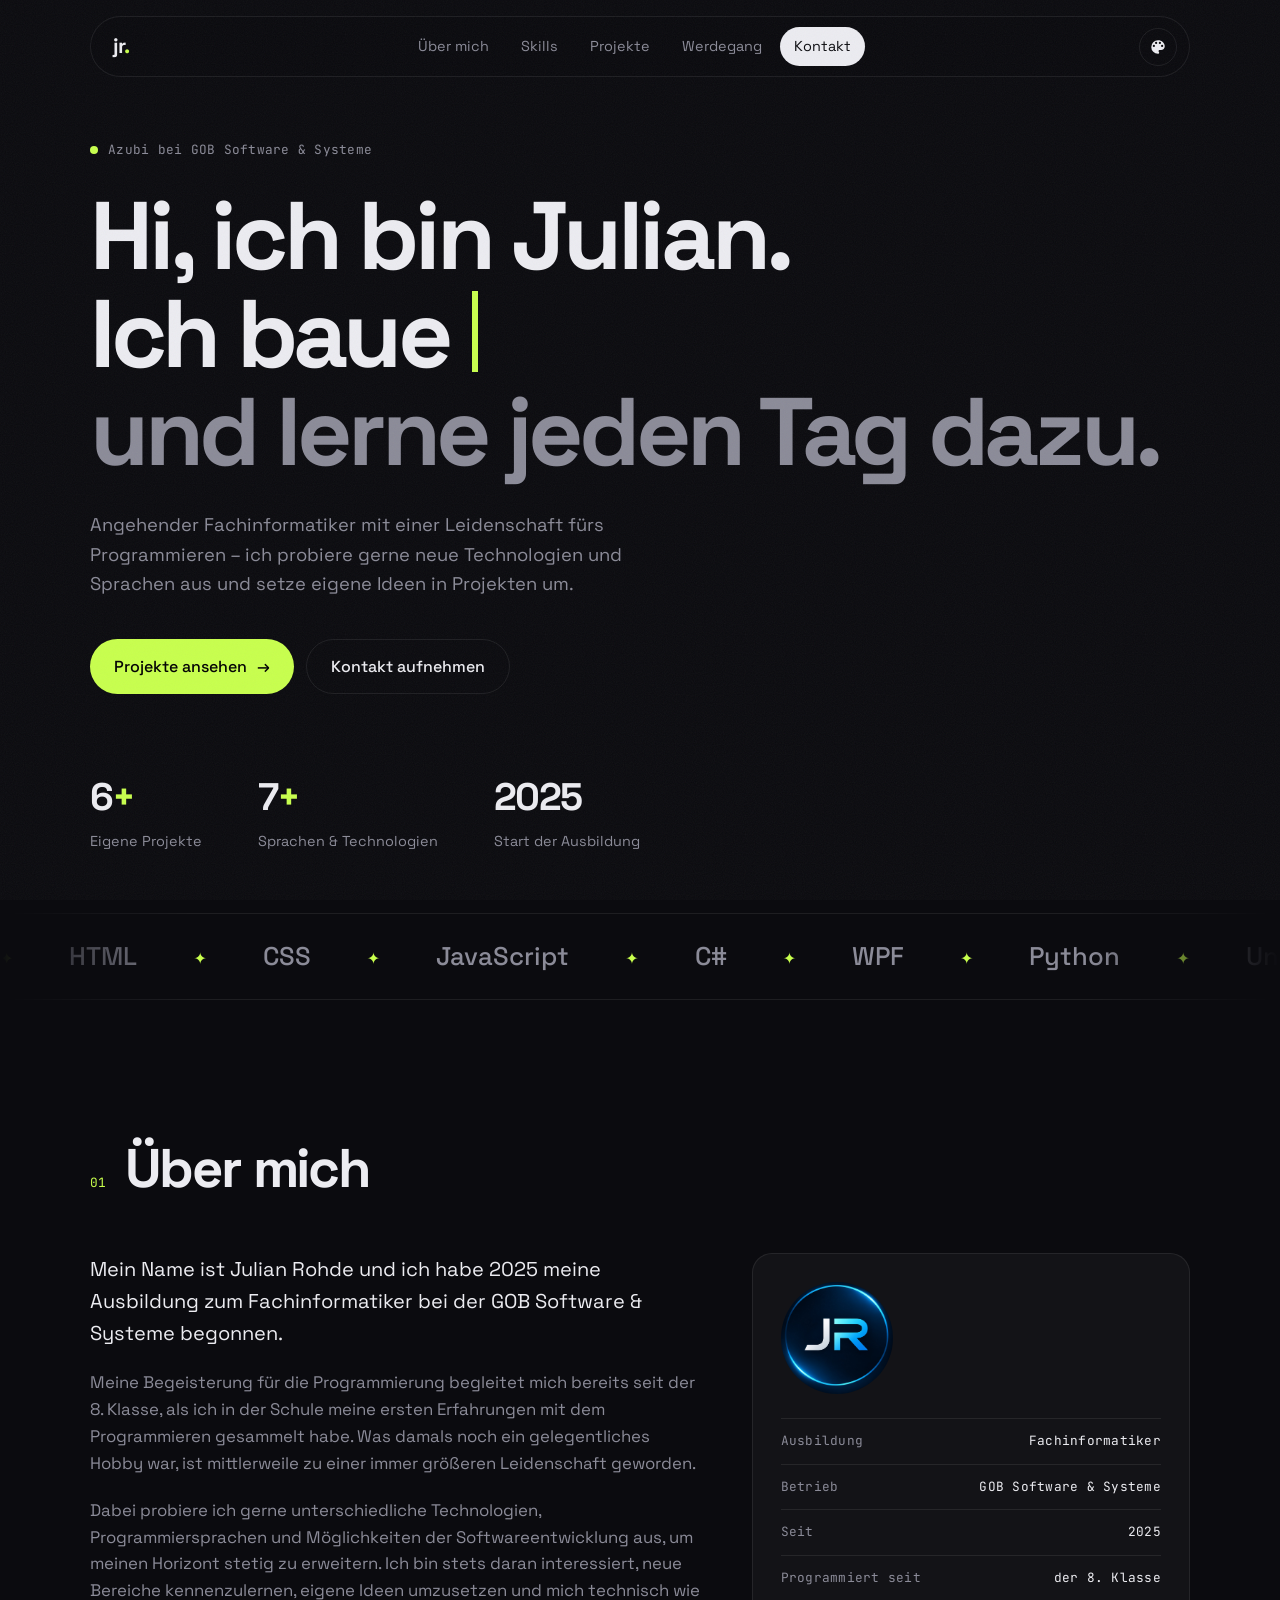
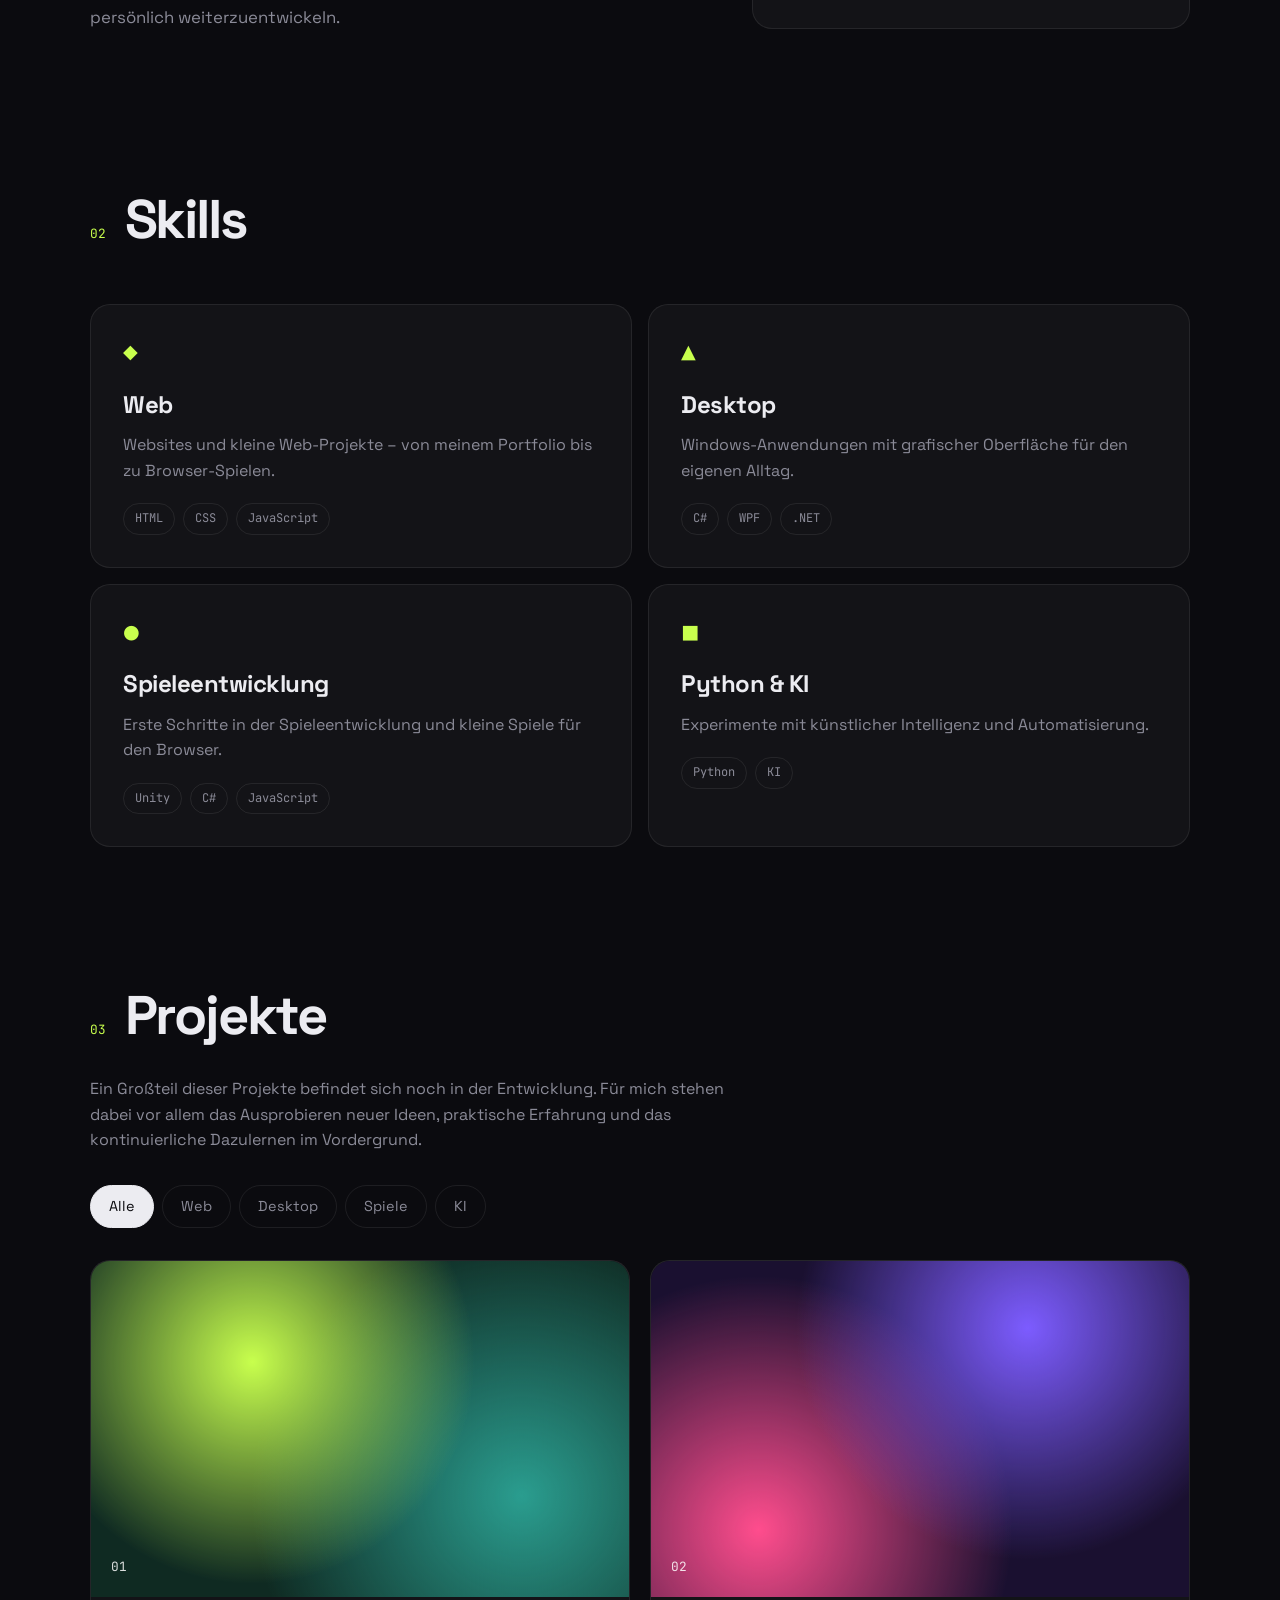
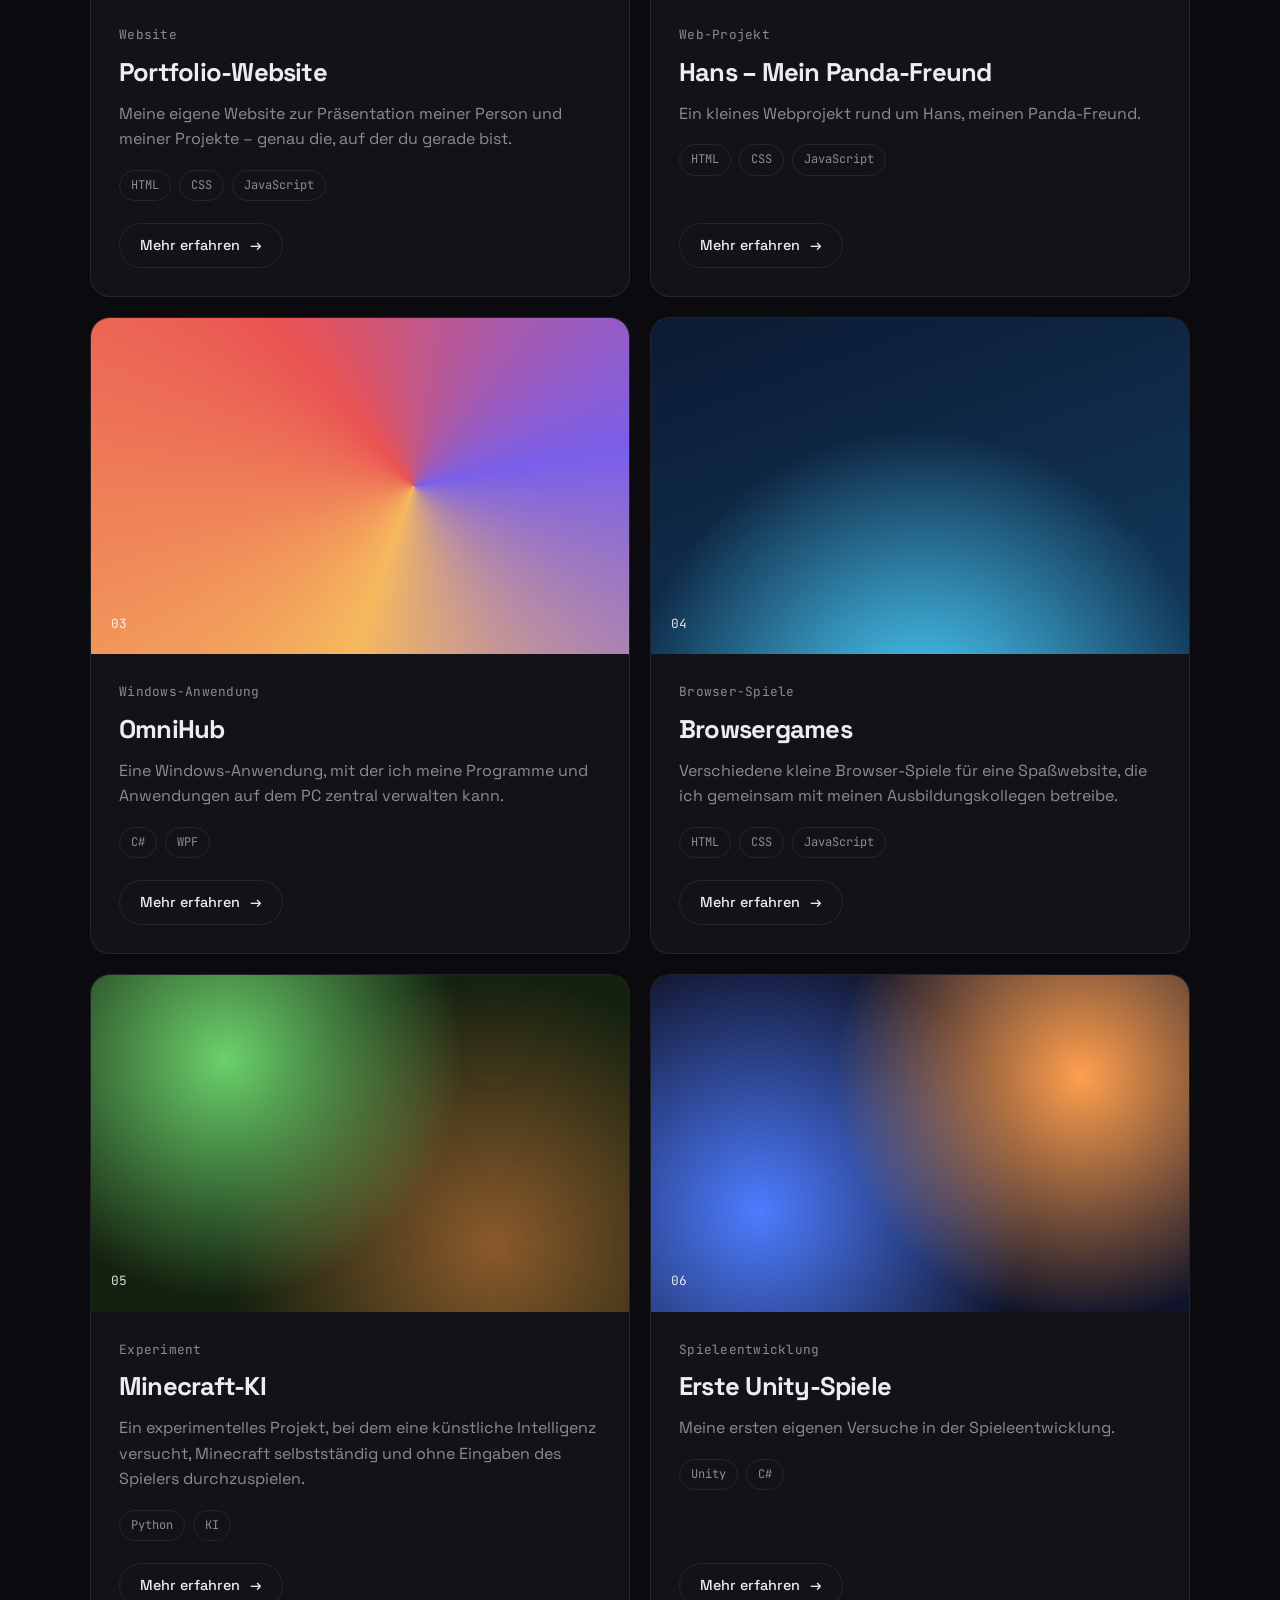
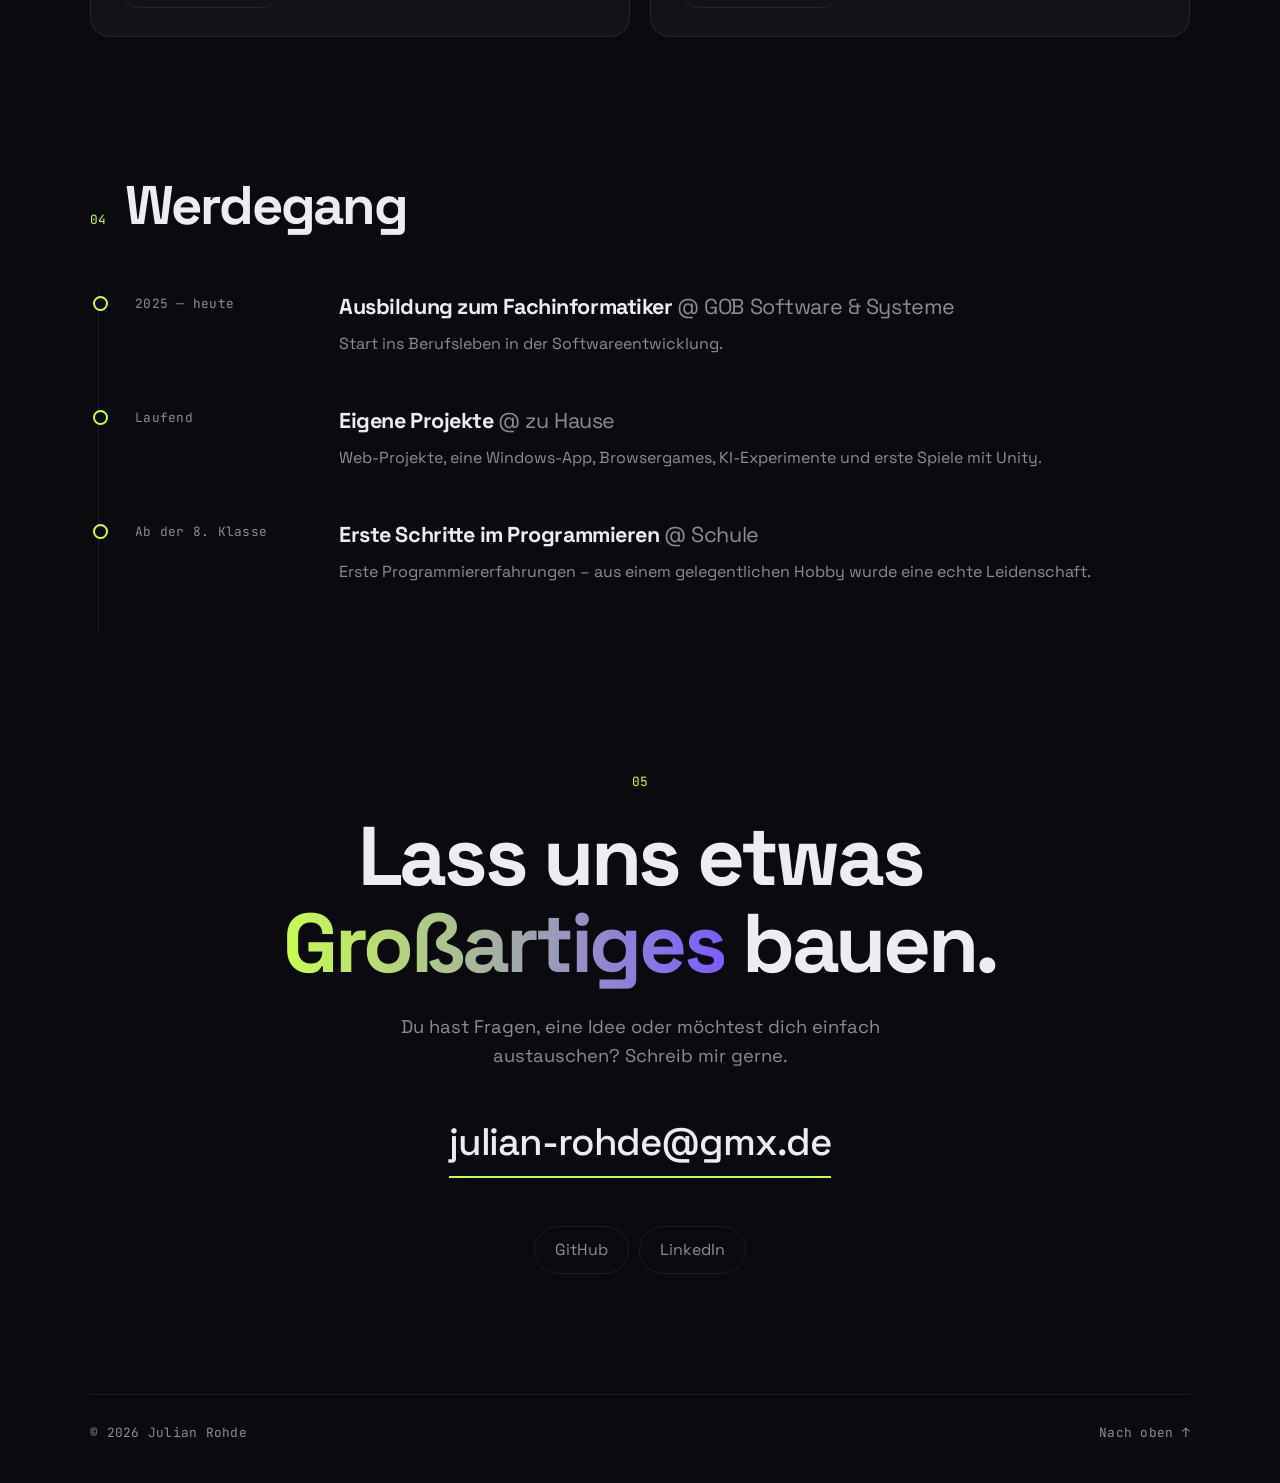
==== index.html @ 74b67575 "Portfolio-Website: Inhalte, Design-Auswahl und Projekt-Unterseiten" ====
<!doctype html>
<html lang="de">
<head>
<meta charset="utf-8">
<meta name="viewport" content="width=device-width, initial-scale=1">
<title>Julian Rohde – Fachinformatiker in Ausbildung</title>
<meta name="description" content="Portfolio von Julian Rohde – angehender Fachinformatiker bei GOB Software & Systeme.">
<link rel="preconnect" href="https://fonts.googleapis.com">
<link rel="preconnect" href="https://fonts.gstatic.com" crossorigin>
<link href="https://fonts.googleapis.com/css2?family=Space+Grotesk:wght@400;500;700&family=JetBrains+Mono:wght@400;500&display=swap" rel="stylesheet">
<link rel="stylesheet" href="style.css">
</head>
<body>
<div class="grain" aria-hidden="true"></div>

<header class="nav">
  <a href="#top" class="logo">jr<span>.</span></a>
  <nav>
    <a href="#about">Über mich</a>
    <a href="#skills">Skills</a>
    <a href="#projects">Projekte</a>
    <a href="#experience">Werdegang</a>
    <a href="#contact" class="nav-cta">Kontakt</a>
  </nav>
  <div class="theme-picker">
    <button class="theme-toggle" aria-label="Design wählen" aria-haspopup="true" aria-expanded="false">
      <svg viewBox="0 0 24 24" width="18" height="18"><path fill="currentColor" d="M12 3a9 9 0 0 0 0 18c.83 0 1.5-.67 1.5-1.5 0-.39-.15-.74-.39-1.01-.23-.26-.38-.61-.38-.99 0-.83.67-1.5 1.5-1.5H16c2.76 0 5-2.24 5-5 0-4.42-4.03-8-9-8zm-5.5 9a1.5 1.5 0 1 1 0-3 1.5 1.5 0 0 1 0 3zm3-4a1.5 1.5 0 1 1 0-3 1.5 1.5 0 0 1 0 3zm5 0a1.5 1.5 0 1 1 0-3 1.5 1.5 0 0 1 0 3zm3 4a1.5 1.5 0 1 1 0-3 1.5 1.5 0 0 1 0 3z"/></svg>
    </button>
    <div class="theme-menu" role="menu" hidden>
      <button role="menuitemradio" data-theme-option="dark"><span class="swatch sw-dark"></span>Dunkel</button>
      <button role="menuitemradio" data-theme-option="light"><span class="swatch sw-light"></span>Hell</button>
      <button role="menuitemradio" data-theme-option="blue"><span class="swatch sw-blue"></span>Blau</button>
    </div>
  </div>
</header>

<main id="top">
  <section class="hero">
    <p class="mono status"><span class="dot"></span> Azubi bei GOB Software &amp; Systeme</p>
    <h1>
      <span class="line">Hi, ich bin Julian.</span>
      <span class="line">Ich baue <em class="typed" data-words="Web-Apps,Windows-Tools,Browsergames,eigene Ideen">Web-Apps</em></span>
      <span class="line muted">und lerne jeden Tag dazu.</span>
    </h1>
    <p class="lead">Angehender Fachinformatiker mit einer Leidenschaft fürs Programmieren – ich probiere gerne neue Technologien und Sprachen aus und setze eigene Ideen in Projekten um.</p>
    <div class="hero-actions">
      <a href="#projects" class="btn btn-primary">Projekte ansehen <span>→</span></a>
      <a href="#contact" class="btn btn-ghost">Kontakt aufnehmen</a>
    </div>
    <div class="hero-stats">
      <div><strong data-count="6">0</strong><span>Eigene Projekte</span></div>
      <div><strong data-count="7">0</strong><span>Sprachen &amp; Technologien</span></div>
      <div><strong class="no-plus" data-count="2025">0</strong><span>Start der Ausbildung</span></div>
    </div>
  </section>

  <div class="marquee" aria-hidden="true">
    <div class="marquee-track">
      <span>HTML</span><span>CSS</span><span>JavaScript</span><span>C#</span><span>WPF</span><span>Python</span><span>Unity</span>
      <span>HTML</span><span>CSS</span><span>JavaScript</span><span>C#</span><span>WPF</span><span>Python</span><span>Unity</span>
    </div>
  </div>

  <section id="about" class="section">
    <div class="section-head reveal">
      <span class="mono idx">01</span>
      <h2>Über mich</h2>
    </div>
    <div class="about-grid">
      <div class="about-text reveal">
        <p>Mein Name ist Julian Rohde und ich habe 2025 meine Ausbildung zum Fachinformatiker bei der GOB Software &amp; Systeme begonnen.</p>
        <p>Meine Begeisterung für die Programmierung begleitet mich bereits seit der 8. Klasse, als ich in der Schule meine ersten Erfahrungen mit dem Programmieren gesammelt habe. Was damals noch ein gelegentliches Hobby war, ist mittlerweile zu einer immer größeren Leidenschaft geworden.</p>
        <p>Dabei probiere ich gerne unterschiedliche Technologien, Programmiersprachen und Möglichkeiten der Softwareentwicklung aus, um meinen Horizont stetig zu erweitern. Ich bin stets daran interessiert, neue Bereiche kennenzulernen, eigene Ideen umzusetzen und mich technisch wie persönlich weiterzuentwickeln.</p>
      </div>
      <div class="about-card reveal">
        <img class="avatar" src="images/profil.jpg" alt="JR-Logo von Julian Rohde" width="112" height="112">
        <ul class="mono">
          <li><span>Ausbildung</span>Fachinformatiker</li>
          <li><span>Betrieb</span>GOB Software &amp; Systeme</li>
          <li><span>Seit</span>2025</li>
          <li><span>Programmiert seit</span>der 8. Klasse</li>
        </ul>
      </div>
    </div>
  </section>

  <section id="skills" class="section">
    <div class="section-head reveal">
      <span class="mono idx">02</span>
      <h2>Skills</h2>
    </div>
    <div class="skills-grid">
      <article class="skill-card reveal">
        <div class="skill-icon">◆</div>
        <h3>Web</h3>
        <p>Websites und kleine Web-Projekte – von meinem Portfolio bis zu Browser-Spielen.</p>
        <ul class="tags"><li>HTML</li><li>CSS</li><li>JavaScript</li></ul>
      </article>
      <article class="skill-card reveal">
        <div class="skill-icon">▲</div>
        <h3>Desktop</h3>
        <p>Windows-Anwendungen mit grafischer Oberfläche für den eigenen Alltag.</p>
        <ul class="tags"><li>C#</li><li>WPF</li><li>.NET</li></ul>
      </article>
      <article class="skill-card reveal">
        <div class="skill-icon">●</div>
        <h3>Spieleentwicklung</h3>
        <p>Erste Schritte in der Spieleentwicklung und kleine Spiele für den Browser.</p>
        <ul class="tags"><li>Unity</li><li>C#</li><li>JavaScript</li></ul>
      </article>
      <article class="skill-card reveal">
        <div class="skill-icon">■</div>
        <h3>Python &amp; KI</h3>
        <p>Experimente mit künstlicher Intelligenz und Automatisierung.</p>
        <ul class="tags"><li>Python</li><li>KI</li></ul>
      </article>
    </div>
  </section>

  <section id="projects" class="section">
    <div class="section-head reveal">
      <span class="mono idx">03</span>
      <h2>Projekte</h2>
    </div>
    <p class="section-note reveal">Ein Großteil dieser Projekte befindet sich noch in der Entwicklung. Für mich stehen dabei vor allem das Ausprobieren neuer Ideen, praktische Erfahrung und das kontinuierliche Dazulernen im Vordergrund.</p>
    <div class="filters reveal" role="tablist">
      <button class="filter active" data-filter="all">Alle</button>
      <button class="filter" data-filter="web">Web</button>
      <button class="filter" data-filter="desktop">Desktop</button>
      <button class="filter" data-filter="games">Spiele</button>
      <button class="filter" data-filter="ki">KI</button>
    </div>
    <div class="projects-grid">
      <article class="project reveal" data-cat="web">
        <div class="project-visual v1"><span class="mono">01</span></div>
        <div class="project-body">
          <div class="project-meta mono">Website</div>
          <h3>Portfolio-Website</h3>
          <p>Meine eigene Website zur Präsentation meiner Person und meiner Projekte – genau die, auf der du gerade bist.</p>
          <ul class="tags"><li>HTML</li><li>CSS</li><li>JavaScript</li></ul>
          <a href="projekte/portfolio.html" class="btn btn-ghost project-more">Mehr erfahren <span>→</span></a>
        </div>
      </article>
      <article class="project reveal" data-cat="web">
        <div class="project-visual v2"><span class="mono">02</span></div>
        <div class="project-body">
          <div class="project-meta mono">Web-Projekt</div>
          <h3>Hans – Mein Panda-Freund</h3>
          <p>Ein kleines Webprojekt rund um Hans, meinen Panda-Freund.</p>
          <ul class="tags"><li>HTML</li><li>CSS</li><li>JavaScript</li></ul>
          <a href="projekte/hans.html" class="btn btn-ghost project-more">Mehr erfahren <span>→</span></a>
        </div>
      </article>
      <article class="project reveal" data-cat="desktop">
        <div class="project-visual v3"><span class="mono">03</span></div>
        <div class="project-body">
          <div class="project-meta mono">Windows-Anwendung</div>
          <h3>OmniHub</h3>
          <p>Eine Windows-Anwendung, mit der ich meine Programme und Anwendungen auf dem PC zentral verwalten kann.</p>
          <ul class="tags"><li>C#</li><li>WPF</li></ul>
          <a href="projekte/omnihub.html" class="btn btn-ghost project-more">Mehr erfahren <span>→</span></a>
        </div>
      </article>
      <article class="project reveal" data-cat="games">
        <div class="project-visual v4"><span class="mono">04</span></div>
        <div class="project-body">
          <div class="project-meta mono">Browser-Spiele</div>
          <h3>Browsergames</h3>
          <p>Verschiedene kleine Browser-Spiele für eine Spaßwebsite, die ich gemeinsam mit meinen Ausbildungskollegen betreibe.</p>
          <ul class="tags"><li>HTML</li><li>CSS</li><li>JavaScript</li></ul>
          <a href="projekte/browsergames.html" class="btn btn-ghost project-more">Mehr erfahren <span>→</span></a>
        </div>
      </article>
      <article class="project reveal" data-cat="ki">
        <div class="project-visual v5"><span class="mono">05</span></div>
        <div class="project-body">
          <div class="project-meta mono">Experiment</div>
          <h3>Minecraft-KI</h3>
          <p>Ein experimentelles Projekt, bei dem eine künstliche Intelligenz versucht, Minecraft selbstständig und ohne Eingaben des Spielers durchzuspielen.</p>
          <ul class="tags"><li>Python</li><li>KI</li></ul>
          <a href="projekte/minecraft-ki.html" class="btn btn-ghost project-more">Mehr erfahren <span>→</span></a>
        </div>
      </article>
      <article class="project reveal" data-cat="games">
        <div class="project-visual v6"><span class="mono">06</span></div>
        <div class="project-body">
          <div class="project-meta mono">Spieleentwicklung</div>
          <h3>Erste Unity-Spiele</h3>
          <p>Meine ersten eigenen Versuche in der Spieleentwicklung.</p>
          <ul class="tags"><li>Unity</li><li>C#</li></ul>
          <a href="projekte/unity-spiele.html" class="btn btn-ghost project-more">Mehr erfahren <span>→</span></a>
        </div>
      </article>
    </div>
  </section>

  <section id="experience" class="section">
    <div class="section-head reveal">
      <span class="mono idx">04</span>
      <h2>Werdegang</h2>
    </div>
    <ol class="timeline">
      <li class="reveal">
        <span class="mono when">2025 — heute</span>
        <div>
          <h3>Ausbildung zum Fachinformatiker <span>@ GOB Software &amp; Systeme</span></h3>
          <p>Start ins Berufsleben in der Softwareentwicklung.</p>
        </div>
      </li>
      <li class="reveal">
        <span class="mono when">Laufend</span>
        <div>
          <h3>Eigene Projekte <span>@ zu Hause</span></h3>
          <p>Web-Projekte, eine Windows-App, Browsergames, KI-Experimente und erste Spiele mit Unity.</p>
        </div>
      </li>
      <li class="reveal">
        <span class="mono when">Ab der 8. Klasse</span>
        <div>
          <h3>Erste Schritte im Programmieren <span>@ Schule</span></h3>
          <p>Erste Programmiererfahrungen – aus einem gelegentlichen Hobby wurde eine echte Leidenschaft.</p>
        </div>
      </li>
    </ol>
  </section>

  <section id="contact" class="section contact">
    <div class="reveal">
      <span class="mono idx">05</span>
      <h2 class="contact-title">Lass uns etwas<br><em>Großartiges</em> bauen.</h2>
      <p class="lead">Du hast Fragen, eine Idee oder möchtest dich einfach austauschen? Schreib mir gerne.</p>
      <a href="mailto:julian-rohde@gmx.de" class="mail">julian-rohde@gmx.de</a>
      <div class="socials">
        <a href="#">GitHub</a>
        <a href="#">LinkedIn</a>
      </div>
    </div>
  </section>
</main>

<footer class="footer mono">
  <span>© <span id="year"></span> Julian Rohde</span>
  <a href="#top">Nach oben ↑</a>
</footer>

<script src="script.js"></script>
</body>
</html>
---- style.css ----
:root {
  --bg: #0b0b0f;
  --bg-2: #13131a;
  --card: rgba(255, 255, 255, 0.035);
  --border: rgba(255, 255, 255, 0.08);
  --text: #ececf1;
  --muted: #8b8b98;
  --accent: #c8ff4d;
  --accent-2: #7c5cff;
  --radius: 20px;
  --font: "Space Grotesk", system-ui, sans-serif;
  --mono: "JetBrains Mono", ui-monospace, monospace;
}

[data-theme="light"] {
  --bg: #f6f5f1;
  --bg-2: #ecebe5;
  --card: rgba(0, 0, 0, 0.03);
  --border: rgba(0, 0, 0, 0.09);
  --text: #121216;
  --muted: #62626e;
  --accent: #4b6b00;
  --accent-2: #5a3dff;
}

[data-theme="blue"] {
  --bg: #030b1a;
  --bg-2: #08162e;
  --card: rgba(56, 189, 248, 0.045);
  --border: rgba(56, 189, 248, 0.16);
  --text: #e8f4ff;
  --muted: #8ea6c2;
  --accent: #22d3ff;
  --accent-2: #0a7cff;
}
[data-theme="blue"] body {
  background:
    radial-gradient(900px circle at 85% -10%, rgba(10, 124, 255, 0.18), transparent 60%),
    radial-gradient(700px circle at 0% 60%, rgba(34, 211, 255, 0.08), transparent 60%),
    var(--bg);
  background-attachment: fixed;
}
[data-theme="blue"] .avatar { box-shadow: 0 0 0 2px var(--accent), 0 0 28px rgba(34, 211, 255, 0.45); }

* { box-sizing: border-box; margin: 0; padding: 0; }

html { scroll-behavior: smooth; }

body {
  background: var(--bg);
  color: var(--text);
  font-family: var(--font);
  line-height: 1.6;
  overflow-x: clip;
  transition: background .4s, color .4s;
}

a { color: inherit; text-decoration: none; }
ul, ol { list-style: none; }
.mono { font-family: var(--mono); font-size: .8rem; letter-spacing: .02em; }
::selection { background: var(--accent); color: #000; }

.grain {
  position: fixed; inset: 0;
  pointer-events: none;
  z-index: 100;
  opacity: .05;
  background-image: url("data:image/svg+xml,%3Csvg xmlns='http://www.w3.org/2000/svg' width='200' height='200'%3E%3Cfilter id='n'%3E%3CfeTurbulence type='fractalNoise' baseFrequency='.9' numOctaves='3'/%3E%3C/filter%3E%3Crect width='100%25' height='100%25' filter='url(%23n)'/%3E%3C/svg%3E");
}

.nav {
  position: fixed; top: 16px; left: 50%;
  transform: translateX(-50%);
  width: min(1100px, calc(100% - 32px));
  display: flex; align-items: center; justify-content: space-between; gap: 16px;
  padding: 10px 12px 10px 22px;
  border: 1px solid var(--border);
  border-radius: 999px;
  background: color-mix(in srgb, var(--bg) 70%, transparent);
  backdrop-filter: blur(14px);
  z-index: 50;
}
.logo { font-weight: 700; font-size: 1.3rem; letter-spacing: -.03em; }
.logo span { color: var(--accent); }
.nav nav { display: flex; gap: 4px; align-items: center; }
.nav nav a {
  padding: 8px 14px; border-radius: 999px;
  font-size: .9rem; color: var(--muted);
  transition: color .2s, background .2s;
}
.nav nav a:hover { color: var(--text); background: var(--card); }
.nav nav .nav-cta { background: var(--text); color: var(--bg); }
.nav nav .nav-cta:hover { background: var(--accent); color: #000; }
.theme-toggle {
  width: 38px; height: 38px; border-radius: 50%;
  border: 1px solid var(--border); background: transparent; color: var(--text);
  cursor: pointer; display: grid; place-items: center;
  transition: transform .3s;
}
.theme-toggle:hover { transform: rotate(-20deg); }
.theme-picker { position: relative; }
.theme-menu {
  position: absolute; right: 0; top: calc(100% + 12px);
  min-width: 170px; padding: 6px;
  border: 1px solid var(--border); border-radius: 16px;
  background: var(--bg-2);
  box-shadow: 0 12px 40px rgba(0, 0, 0, 0.35);
  display: flex; flex-direction: column; gap: 2px;
}
.theme-menu[hidden] { display: none; }
.theme-menu button {
  display: flex; align-items: center; gap: 10px;
  padding: 9px 12px; border: 0; border-radius: 10px;
  background: transparent; color: var(--muted);
  font: inherit; font-size: .9rem; text-align: left; cursor: pointer;
  transition: background .2s, color .2s;
}
.theme-menu button:hover { background: var(--card); color: var(--text); }
.theme-menu button[aria-checked="true"] { color: var(--text); }
.theme-menu button[aria-checked="true"]::after { content: "✓"; margin-left: auto; color: var(--accent); }
.swatch { width: 18px; height: 18px; border-radius: 50%; border: 1px solid var(--border); flex-shrink: 0; }
.sw-dark { background: linear-gradient(135deg, #0b0b0f 50%, #c8ff4d 50%); }
.sw-light { background: linear-gradient(135deg, #f6f5f1 50%, #4b6b00 50%); }
.sw-blue { background: linear-gradient(135deg, #030b1a 50%, #22d3ff 50%); }

main, .footer { position: relative; z-index: 1; width: min(1100px, calc(100% - 32px)); margin: 0 auto; }

.hero { min-height: 100vh; display: flex; flex-direction: column; justify-content: center; padding: 140px 0 60px; }
.status { display: inline-flex; align-items: center; gap: 10px; color: var(--muted); margin-bottom: 28px; }
.dot { width: 8px; height: 8px; border-radius: 50%; background: var(--accent); box-shadow: 0 0 0 0 var(--accent); animation: pulse 2s infinite; }
@keyframes pulse { 70% { box-shadow: 0 0 0 10px transparent; } 100% { box-shadow: 0 0 0 0 transparent; } }

h1 { font-size: clamp(2.6rem, 7.5vw, 6rem); line-height: 1.02; letter-spacing: -.045em; font-weight: 700; }
h1 .line { display: block; opacity: 0; transform: translateY(30px); animation: rise .9s cubic-bezier(.2,.7,.2,1) forwards; }
h1 .line:nth-child(2) { animation-delay: .12s; }
h1 .line:nth-child(3) { animation-delay: .24s; }
h1 .muted { color: var(--muted); }
h1 em { font-style: normal; color: var(--accent); position: relative; }
h1 em::after { content: ""; display: inline-block; width: .06em; height: .85em; background: var(--accent); margin-left: .05em; vertical-align: -.05em; animation: blink 1s steps(1) infinite; }
@keyframes blink { 50% { opacity: 0; } }
@keyframes rise { to { opacity: 1; transform: none; } }

.lead { max-width: 560px; color: var(--muted); font-size: 1.15rem; margin-top: 28px; }

.hero-actions { display: flex; gap: 12px; margin-top: 40px; flex-wrap: wrap; }
.btn { display: inline-flex; align-items: center; gap: 10px; padding: 14px 24px; border-radius: 999px; font-weight: 500; transition: transform .2s, background .2s, border-color .2s; }
.btn-primary { background: var(--accent); color: #000; }
[data-theme="light"] .btn-primary { color: #fff; }
.btn-primary span { transition: transform .2s; }
.btn-primary:hover span { transform: translateX(4px); }
.btn-ghost { border: 1px solid var(--border); }
.btn-ghost:hover { border-color: var(--text); }
.btn:hover { transform: translateY(-2px); }

.hero-stats { display: flex; gap: 56px; margin-top: 72px; flex-wrap: wrap; }
.hero-stats strong { display: block; font-size: 2.4rem; letter-spacing: -.04em; }
.hero-stats strong::after { content: "+"; color: var(--accent); }
.hero-stats strong.no-plus::after { content: none; }
.hero-stats span { color: var(--muted); font-size: .9rem; }

.marquee { overflow: hidden; border-block: 1px solid var(--border); padding: 22px 0; width: 100vw; margin-left: calc(50% - 50vw); mask-image: linear-gradient(90deg, transparent, #000 15%, #000 85%, transparent); }
.marquee-track { display: flex; gap: 56px; width: max-content; animation: scroll 30s linear infinite; }
.marquee-track span { font-size: 1.6rem; font-weight: 500; color: var(--muted); white-space: nowrap; }
.marquee-track span::before { content: "✦"; color: var(--accent); margin-right: 56px; font-size: 1rem; vertical-align: middle; }
@keyframes scroll { to { transform: translateX(-50%); } }

.section { padding: 140px 0 0; }
.section-head { display: flex; align-items: baseline; gap: 18px; margin-bottom: 56px; }
.idx { color: var(--accent); }
h2 { font-size: clamp(2rem, 5vw, 3.4rem); letter-spacing: -.04em; line-height: 1.05; }

.about-grid { display: grid; grid-template-columns: 1.4fr 1fr; gap: 48px; align-items: start; }
.about-text p { font-size: 1.25rem; margin-bottom: 20px; }
.about-text p + p { color: var(--muted); font-size: 1.05rem; }
.about-card { border: 1px solid var(--border); background: var(--card); border-radius: var(--radius); padding: 28px; }
.avatar {
  width: 112px; height: 112px; border-radius: 50%;
  display: block; object-fit: cover; margin-bottom: 24px;
}
.about-card li { display: flex; justify-content: space-between; padding: 12px 0; border-top: 1px solid var(--border); gap: 12px; }
.about-card li span { color: var(--muted); }

.skills-grid { display: grid; grid-template-columns: repeat(2, 1fr); gap: 16px; }
.skill-card {
  border: 1px solid var(--border); background: var(--card); border-radius: var(--radius);
  padding: 32px; position: relative; overflow: hidden;
  transition: border-color .3s, transform .3s;
}
.skill-card::before {
  content: ""; position: absolute; inset: 0;
  background: radial-gradient(400px circle at var(--mx, 50%) var(--my, 50%), color-mix(in srgb, var(--accent) 10%, transparent), transparent 50%);
  opacity: 0; transition: opacity .3s; pointer-events: none;
}
.skill-card:hover::before { opacity: 1; }
.skill-card:hover { border-color: color-mix(in srgb, var(--accent) 40%, transparent); }
.skill-icon { color: var(--accent); font-size: 1.2rem; margin-bottom: 18px; }
.skill-card h3 { font-size: 1.5rem; letter-spacing: -.02em; }
.skill-card p { color: var(--muted); margin: 8px 0 20px; }
.tags { display: flex; flex-wrap: wrap; gap: 8px; }
.tags li { font-family: var(--mono); font-size: .75rem; padding: 5px 11px; border: 1px solid var(--border); border-radius: 999px; color: var(--muted); }
.bar { height: 3px; background: var(--border); border-radius: 3px; margin-top: 26px; overflow: hidden; }
.bar span { display: block; height: 100%; width: 0; background: linear-gradient(90deg, var(--accent-2), var(--accent)); transition: width 1.4s cubic-bezier(.2,.7,.2,1) .2s; }
.skill-card.visible .bar span { width: var(--w); }

.filters { display: flex; gap: 8px; margin-bottom: 32px; flex-wrap: wrap; }
.filter { font: inherit; font-size: .9rem; padding: 9px 18px; border-radius: 999px; border: 1px solid var(--border); background: transparent; color: var(--muted); cursor: pointer; transition: all .2s; }
.filter:hover { color: var(--text); }
.filter.active { background: var(--text); color: var(--bg); border-color: var(--text); }

.projects-grid { display: grid; grid-template-columns: repeat(2, 1fr); gap: 20px; }
.project { border: 1px solid var(--border); border-radius: var(--radius); overflow: hidden; background: var(--card); transition: transform .4s, border-color .3s, opacity .3s; }
.project:hover { transform: translateY(-6px); border-color: color-mix(in srgb, var(--text) 25%, transparent); }
.project.hidden { display: none; }
.project-visual { aspect-ratio: 16/10; position: relative; overflow: hidden; display: flex; align-items: flex-end; padding: 20px; }
.project-visual span { color: rgba(255,255,255,.85); position: relative; z-index: 1; }
.project-visual::after { content: ""; position: absolute; inset: 0; transition: transform .8s cubic-bezier(.2,.7,.2,1); }
.project:hover .project-visual::after { transform: scale(1.08) rotate(-1deg); }
.v1::after { background: radial-gradient(circle at 30% 30%, #c8ff4d, transparent 50%), radial-gradient(circle at 80% 70%, #2a9d8f, transparent 55%), #0f2a22; }
.v2::after { background: radial-gradient(circle at 70% 20%, #7c5cff, transparent 50%), radial-gradient(circle at 20% 80%, #ff4d8d, transparent 50%), #1a1030; }
.v3::after { background: conic-gradient(from 200deg at 60% 50%, #ffb84d, #ff4d4d, #7c5cff, #ffb84d); filter: saturate(.85); }
.v4::after { background: radial-gradient(circle at 50% 120%, #4dd2ff, transparent 60%), linear-gradient(160deg, #0c1a33, #123a5c); }
.v5::after { background: radial-gradient(circle at 25% 25%, #6bd16b, transparent 50%), radial-gradient(circle at 75% 80%, #8b5a2b, transparent 55%), #14210f; }
.v6::after { background: radial-gradient(circle at 80% 30%, #ff9f4d, transparent 50%), radial-gradient(circle at 20% 70%, #4d7cff, transparent 55%), #10142a; }
.section-note { max-width: 640px; color: var(--muted); margin: -24px 0 32px; }
.project-body { padding: 28px; }
.project-meta { color: var(--muted); }
.project h3 { font-size: 1.6rem; letter-spacing: -.03em; margin: 6px 0 8px; }
.project p { color: var(--muted); margin-bottom: 18px; }
.project:not(.hidden) { display: flex; flex-direction: column; }
.project-body { flex: 1; display: flex; flex-direction: column; }
.project-more { margin-top: auto; align-self: flex-start; padding: 10px 20px; font-size: .9rem; }
.project-body .tags { margin-bottom: 22px; }
.project-more span { transition: transform .2s; }
.project-more:hover span { transform: translateX(4px); }

.detail-hero { padding: 150px 0 0; }
.back-link { display: inline-flex; gap: 8px; color: var(--muted); margin-bottom: 36px; transition: color .2s; }
.back-link:hover { color: var(--accent); }
.detail-hero h1 { font-size: clamp(2.4rem, 6vw, 4.6rem); margin: 10px 0 0; }
.detail-hero .tags { margin-top: 28px; }
.detail-visual { aspect-ratio: 21/8; border: 1px solid var(--border); border-radius: var(--radius); margin-top: 56px; }
.detail-grid { display: grid; grid-template-columns: 1.6fr 1fr; gap: 48px; align-items: start; padding: 80px 0 120px; }
.detail-content h2 { font-size: 1.6rem; letter-spacing: -.02em; margin-bottom: 12px; }
.detail-content p { color: var(--muted); font-size: 1.05rem; margin-bottom: 40px; }
.detail-content ul.list { margin: 0 0 40px; color: var(--muted); }
.detail-content ul.list li { padding: 10px 0; border-top: 1px solid var(--border); }
.detail-content ul.list li strong { color: var(--text); font-weight: 500; }
.detail-grid .about-card .btn { width: 100%; justify-content: center; margin-top: 24px; }
.btn svg { flex-shrink: 0; }
.btn.is-disabled { opacity: .45; pointer-events: none; cursor: default; }

.project-links { display: flex; gap: 20px; margin-top: 22px; }
.project-links a { font-weight: 500; border-bottom: 1px solid var(--border); transition: color .2s, border-color .2s; }
.project-links a:hover { color: var(--accent); border-color: var(--accent); }

.timeline { border-left: 1px solid var(--border); margin-left: 8px; }
.timeline li { position: relative; display: grid; grid-template-columns: 180px 1fr; gap: 24px; padding: 0 0 48px 36px; }
.timeline li::before { content: ""; position: absolute; left: -6px; top: 6px; width: 11px; height: 11px; border-radius: 50%; background: var(--bg); border: 2px solid var(--accent); }
.when { color: var(--muted); padding-top: 4px; }
.timeline h3 { font-size: 1.35rem; letter-spacing: -.02em; }
.timeline h3 span { color: var(--muted); font-weight: 400; }
.timeline p { color: var(--muted); margin-top: 6px; }

.contact { padding-bottom: 120px; text-align: center; }
.contact .idx { display: block; margin-bottom: 20px; }
.contact-title { font-size: clamp(2.4rem, 7vw, 5.2rem); }
.contact-title em { font-style: normal; background: linear-gradient(90deg, var(--accent), var(--accent-2)); -webkit-background-clip: text; background-clip: text; color: transparent; }
.contact .lead { margin: 24px auto 0; }
.mail { display: inline-block; margin-top: 40px; font-size: clamp(1.4rem, 4vw, 2.4rem); font-weight: 500; letter-spacing: -.03em; border-bottom: 2px solid var(--accent); padding-bottom: 4px; transition: color .2s; }
.mail:hover { color: var(--accent); }
.socials { display: flex; justify-content: center; flex-wrap: wrap; gap: 10px; margin-top: 48px; }
.socials a { padding: 10px 20px; border: 1px solid var(--border); border-radius: 999px; color: var(--muted); transition: all .2s; }
.socials a:hover { color: var(--text); border-color: var(--text); }

.footer { display: flex; justify-content: space-between; padding: 28px 0 40px; border-top: 1px solid var(--border); color: var(--muted); }

.reveal { opacity: 0; transform: translateY(40px); transition: opacity .9s cubic-bezier(.2,.7,.2,1), transform .9s cubic-bezier(.2,.7,.2,1); }
.reveal.visible { opacity: 1; transform: none; }

@media (max-width: 820px) {
  .nav nav a:not(.nav-cta) { display: none; }
  .about-grid, .skills-grid, .projects-grid, .detail-grid { grid-template-columns: 1fr; }
  .detail-hero { padding-top: 120px; }
  .detail-visual { aspect-ratio: 16/9; }
  .timeline li { grid-template-columns: 1fr; gap: 4px; }
  .hero-stats { gap: 32px; }
  .section { padding-top: 100px; }
  .skill-card, .project-body { padding: 24px; }
}

@media (prefers-reduced-motion: reduce) {
  *, *::before, *::after { animation: none !important; transition: none !important; }
  .reveal, h1 .line { opacity: 1; transform: none; }
}
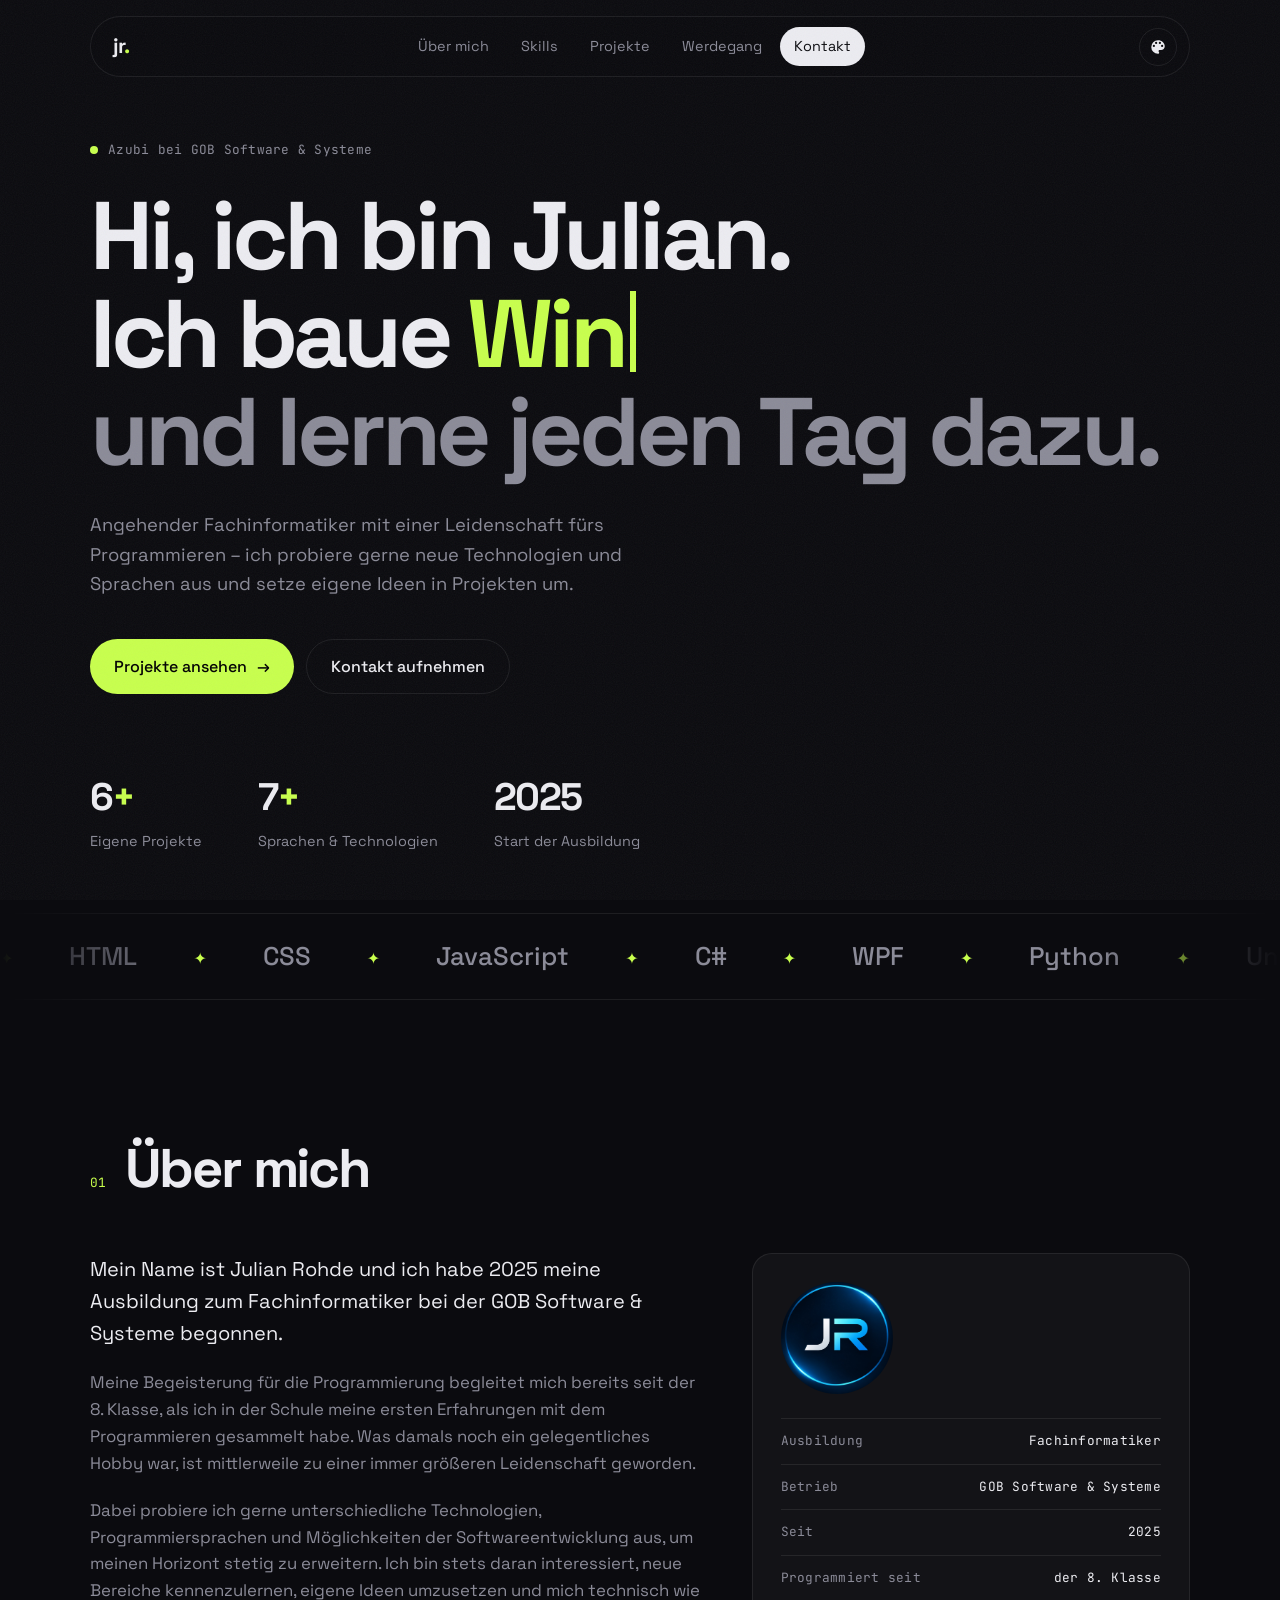
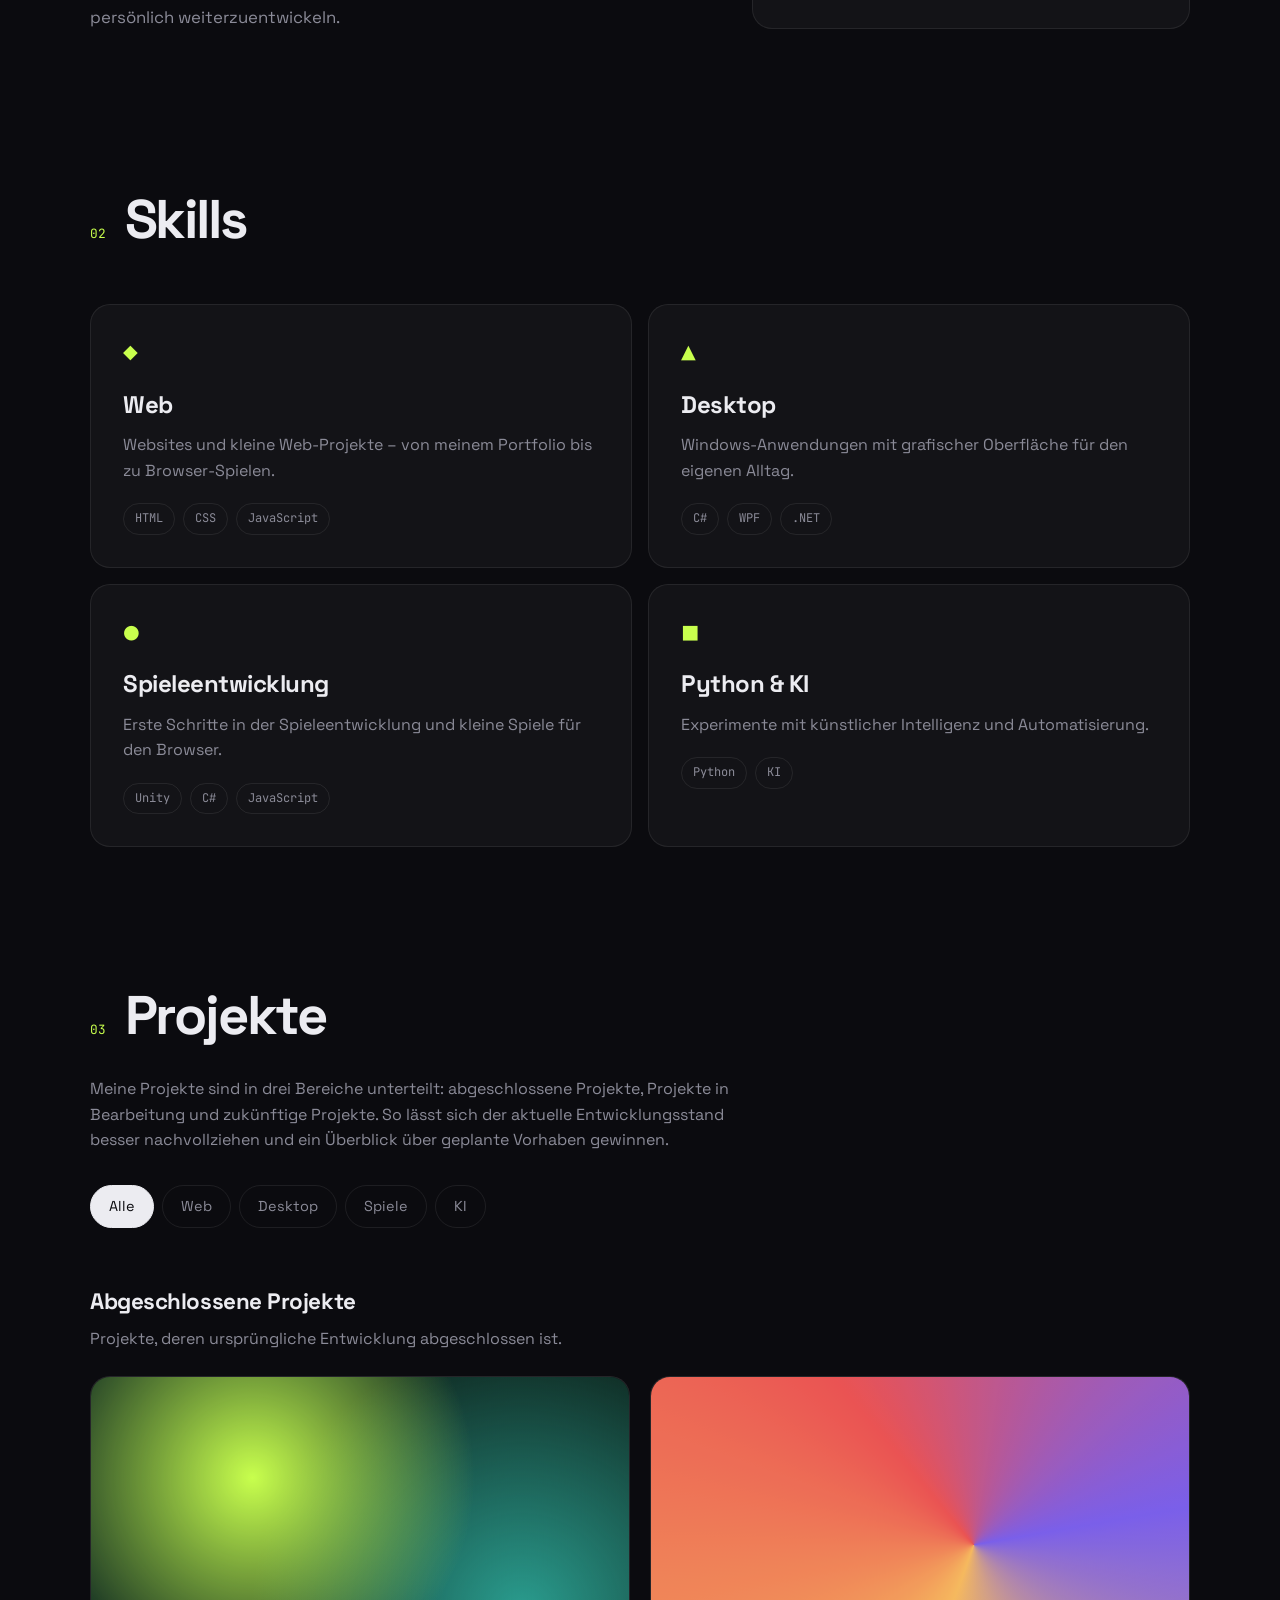
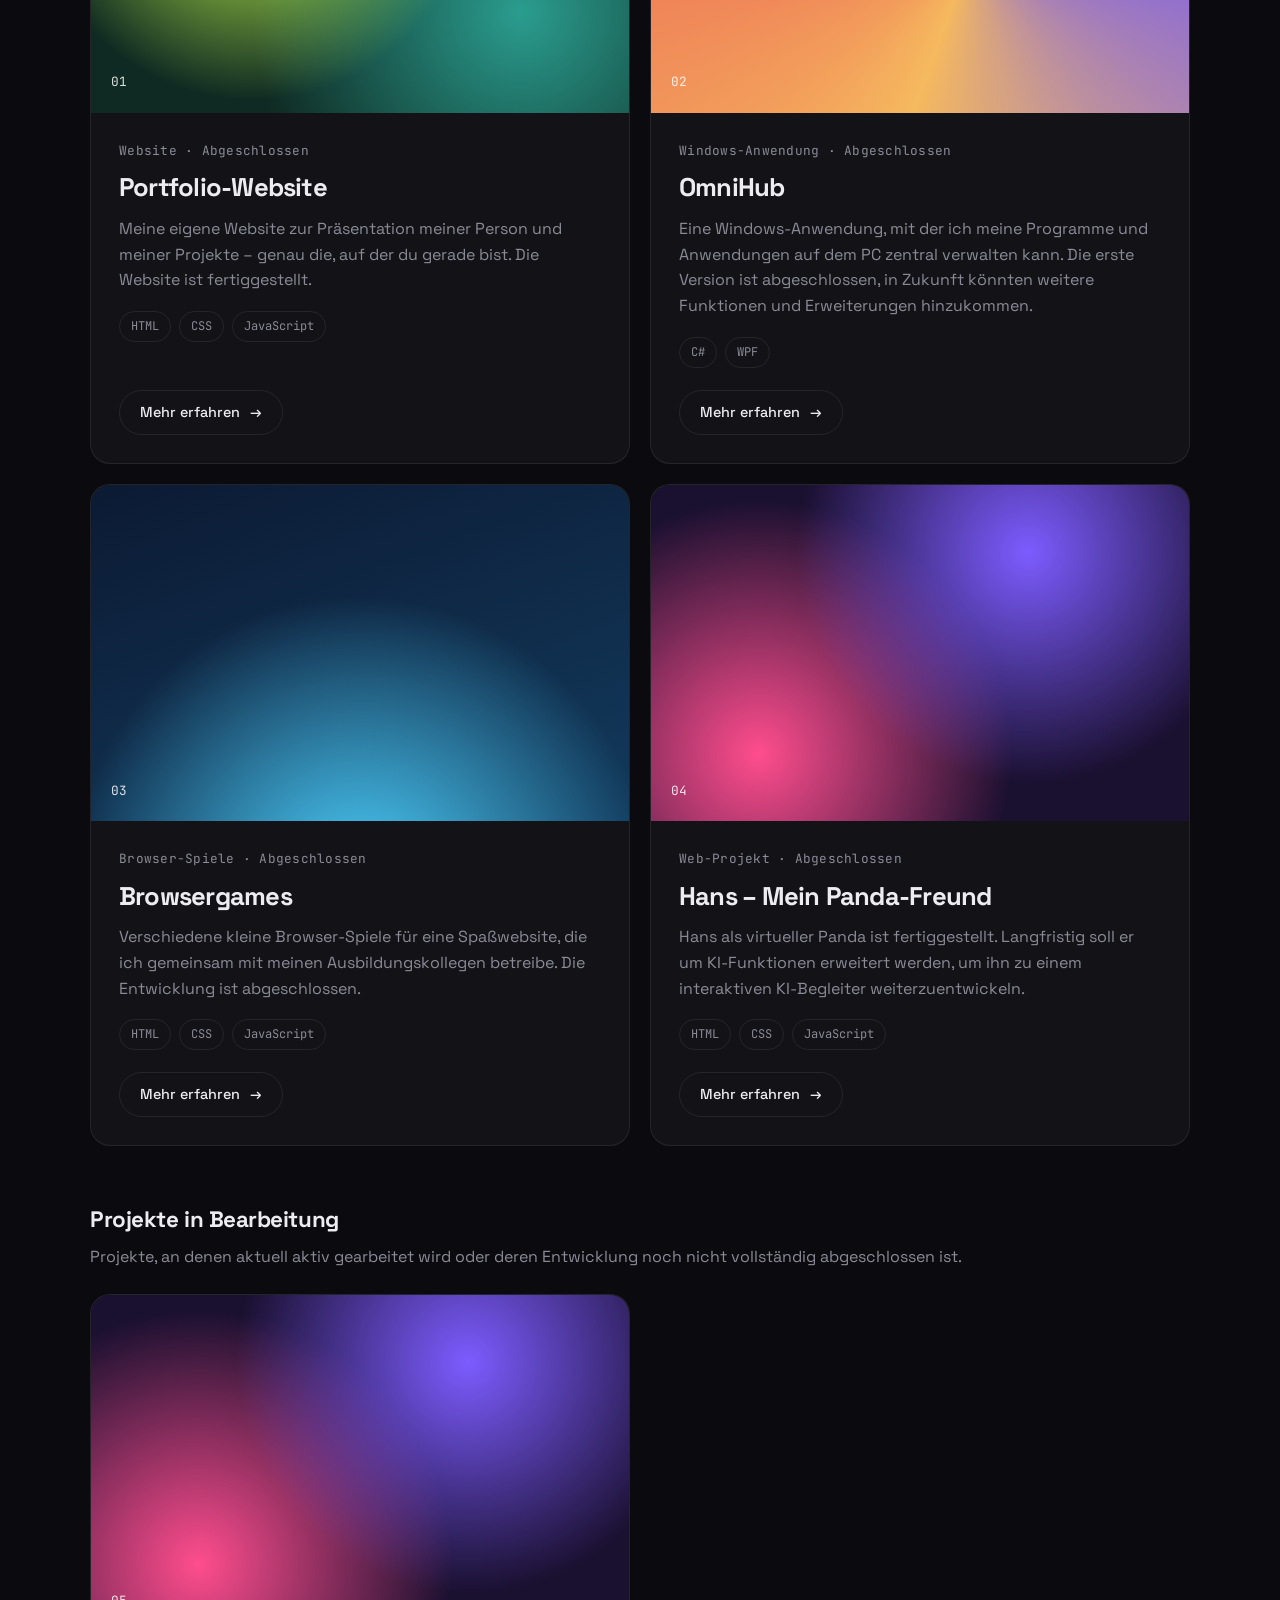
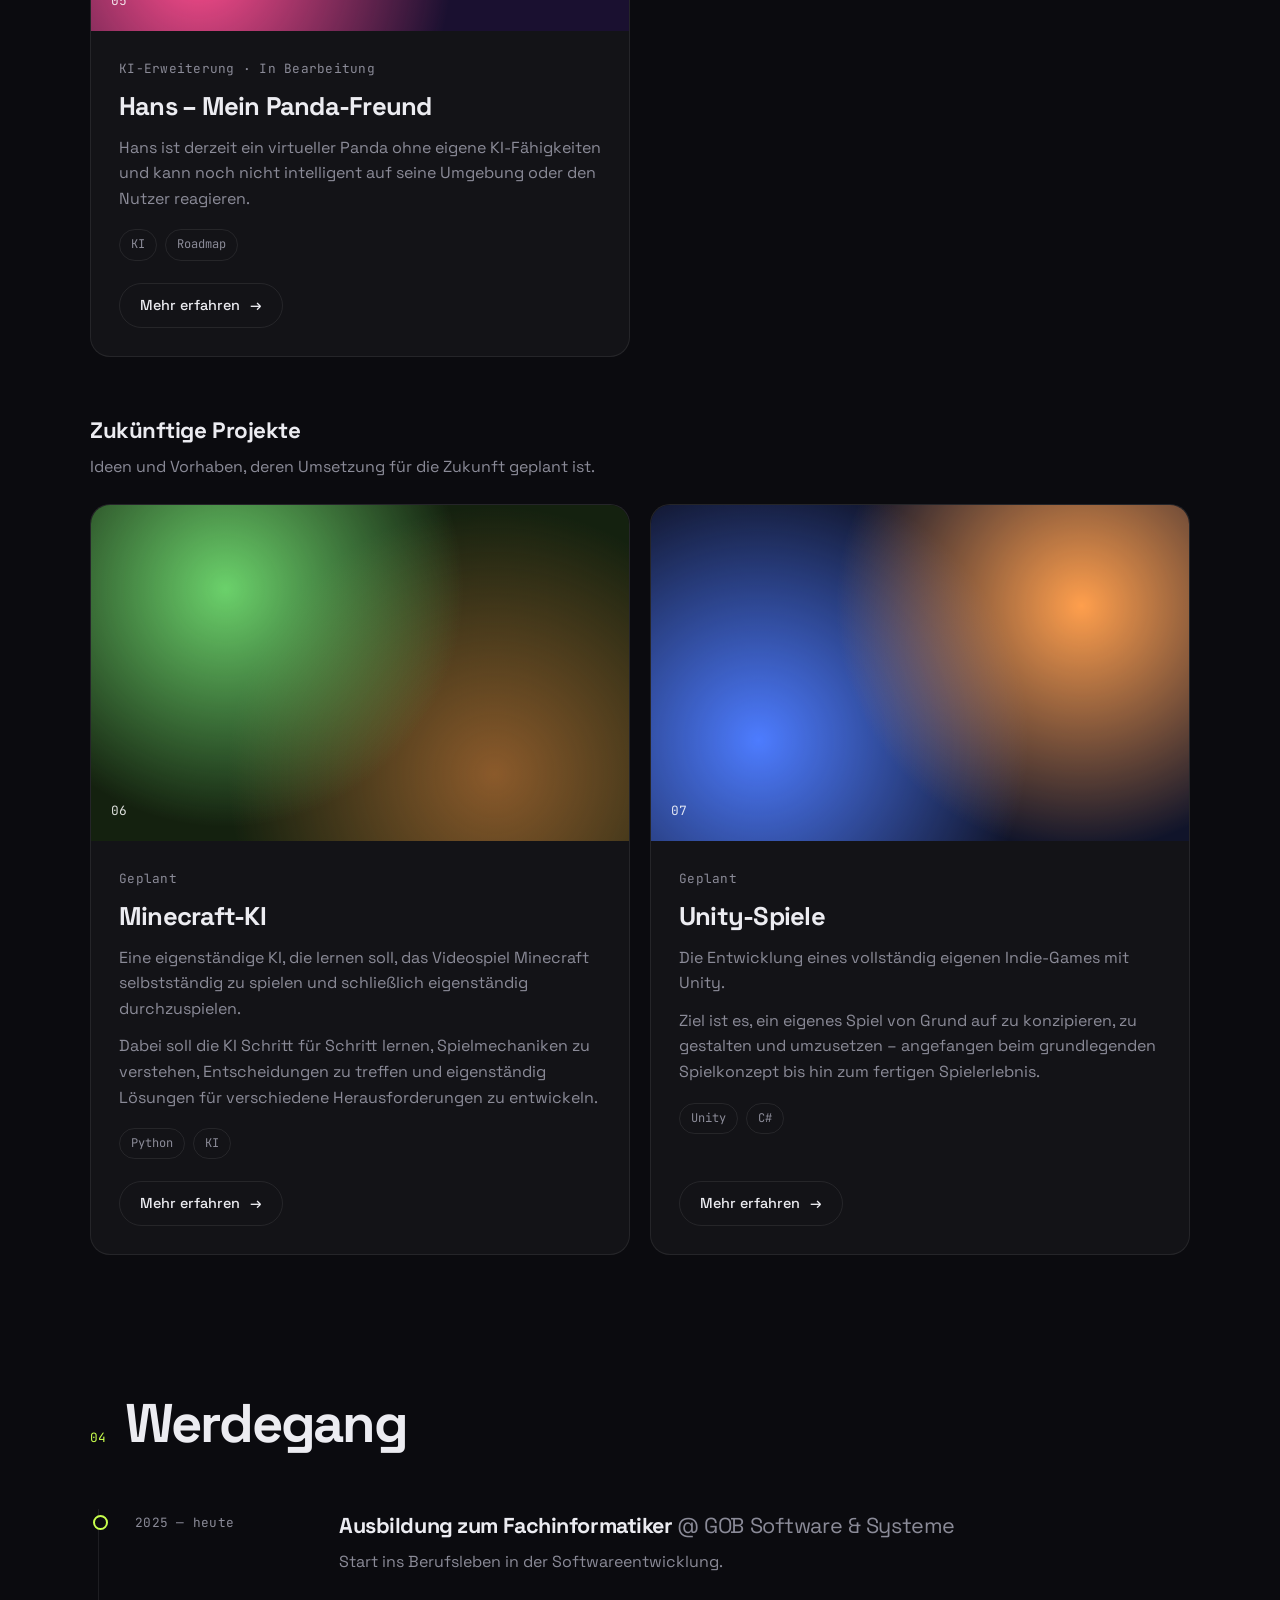
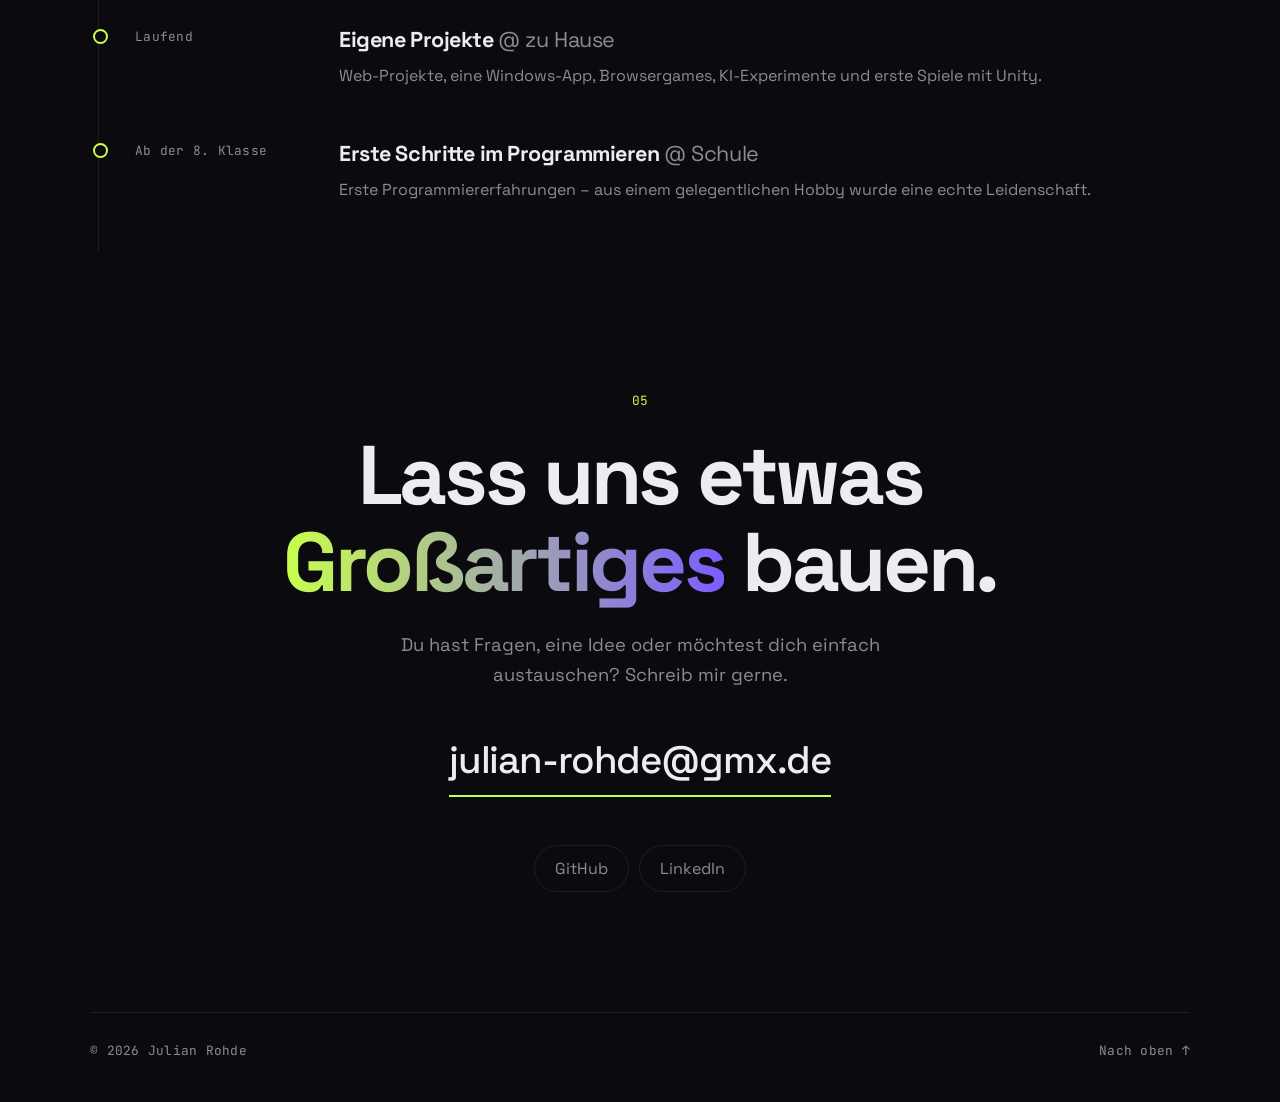
==== commit ea3d34e1: "Portfolio V2" ====
--- a/index.html
+++ b/index.html
@@ -122,7 +122,7 @@
       <span class="mono idx">03</span>
       <h2>Projekte</h2>
     </div>
-    <p class="section-note reveal">Ein Großteil dieser Projekte befindet sich noch in der Entwicklung. Für mich stehen dabei vor allem das Ausprobieren neuer Ideen, praktische Erfahrung und das kontinuierliche Dazulernen im Vordergrund.</p>
+    <p class="section-note reveal">Meine Projekte sind in drei Bereiche unterteilt: abgeschlossene Projekte, Projekte in Bearbeitung und zukünftige Projekte. So lässt sich der aktuelle Entwicklungsstand besser nachvollziehen und ein Überblick über geplante Vorhaben gewinnen.</p>
     <div class="filters reveal" role="tablist">
       <button class="filter active" data-filter="all">Alle</button>
       <button class="filter" data-filter="web">Web</button>
@@ -130,67 +130,104 @@
       <button class="filter" data-filter="games">Spiele</button>
       <button class="filter" data-filter="ki">KI</button>
     </div>
-    <div class="projects-grid">
-      <article class="project reveal" data-cat="web">
-        <div class="project-visual v1"><span class="mono">01</span></div>
-        <div class="project-body">
-          <div class="project-meta mono">Website</div>
-          <h3>Portfolio-Website</h3>
-          <p>Meine eigene Website zur Präsentation meiner Person und meiner Projekte – genau die, auf der du gerade bist.</p>
-          <ul class="tags"><li>HTML</li><li>CSS</li><li>JavaScript</li></ul>
-          <a href="projekte/portfolio.html" class="btn btn-ghost project-more">Mehr erfahren <span>→</span></a>
-        </div>
-      </article>
-      <article class="project reveal" data-cat="web">
-        <div class="project-visual v2"><span class="mono">02</span></div>
-        <div class="project-body">
-          <div class="project-meta mono">Web-Projekt</div>
-          <h3>Hans – Mein Panda-Freund</h3>
-          <p>Ein kleines Webprojekt rund um Hans, meinen Panda-Freund.</p>
-          <ul class="tags"><li>HTML</li><li>CSS</li><li>JavaScript</li></ul>
-          <a href="projekte/hans.html" class="btn btn-ghost project-more">Mehr erfahren <span>→</span></a>
-        </div>
-      </article>
-      <article class="project reveal" data-cat="desktop">
-        <div class="project-visual v3"><span class="mono">03</span></div>
-        <div class="project-body">
-          <div class="project-meta mono">Windows-Anwendung</div>
-          <h3>OmniHub</h3>
-          <p>Eine Windows-Anwendung, mit der ich meine Programme und Anwendungen auf dem PC zentral verwalten kann.</p>
-          <ul class="tags"><li>C#</li><li>WPF</li></ul>
-          <a href="projekte/omnihub.html" class="btn btn-ghost project-more">Mehr erfahren <span>→</span></a>
-        </div>
-      </article>
-      <article class="project reveal" data-cat="games">
-        <div class="project-visual v4"><span class="mono">04</span></div>
-        <div class="project-body">
-          <div class="project-meta mono">Browser-Spiele</div>
-          <h3>Browsergames</h3>
-          <p>Verschiedene kleine Browser-Spiele für eine Spaßwebsite, die ich gemeinsam mit meinen Ausbildungskollegen betreibe.</p>
-          <ul class="tags"><li>HTML</li><li>CSS</li><li>JavaScript</li></ul>
-          <a href="projekte/browsergames.html" class="btn btn-ghost project-more">Mehr erfahren <span>→</span></a>
-        </div>
-      </article>
-      <article class="project reveal" data-cat="ki">
-        <div class="project-visual v5"><span class="mono">05</span></div>
-        <div class="project-body">
-          <div class="project-meta mono">Experiment</div>
-          <h3>Minecraft-KI</h3>
-          <p>Ein experimentelles Projekt, bei dem eine künstliche Intelligenz versucht, Minecraft selbstständig und ohne Eingaben des Spielers durchzuspielen.</p>
-          <ul class="tags"><li>Python</li><li>KI</li></ul>
-          <a href="projekte/minecraft-ki.html" class="btn btn-ghost project-more">Mehr erfahren <span>→</span></a>
-        </div>
-      </article>
-      <article class="project reveal" data-cat="games">
-        <div class="project-visual v6"><span class="mono">06</span></div>
-        <div class="project-body">
-          <div class="project-meta mono">Spieleentwicklung</div>
-          <h3>Erste Unity-Spiele</h3>
-          <p>Meine ersten eigenen Versuche in der Spieleentwicklung.</p>
-          <ul class="tags"><li>Unity</li><li>C#</li></ul>
-          <a href="projekte/unity-spiele.html" class="btn btn-ghost project-more">Mehr erfahren <span>→</span></a>
-        </div>
-      </article>
+
+    <div class="project-group">
+      <div class="group-head reveal">
+        <h3>Abgeschlossene Projekte</h3>
+        <p>Projekte, deren ursprüngliche Entwicklung abgeschlossen ist.</p>
+      </div>
+      <div class="projects-grid">
+        <article class="project reveal" data-cat="web">
+          <div class="project-visual v1"><span class="mono">01</span></div>
+          <div class="project-body">
+            <div class="project-meta mono">Website · Abgeschlossen</div>
+            <h3>Portfolio-Website</h3>
+            <p>Meine eigene Website zur Präsentation meiner Person und meiner Projekte – genau die, auf der du gerade bist. Die Website ist fertiggestellt.</p>
+            <ul class="tags"><li>HTML</li><li>CSS</li><li>JavaScript</li></ul>
+            <a href="projekte/portfolio.html" class="btn btn-ghost project-more">Mehr erfahren <span>→</span></a>
+          </div>
+        </article>
+        <article class="project reveal" data-cat="desktop">
+          <div class="project-visual v3"><span class="mono">02</span></div>
+          <div class="project-body">
+            <div class="project-meta mono">Windows-Anwendung · Abgeschlossen</div>
+            <h3>OmniHub</h3>
+            <p>Eine Windows-Anwendung, mit der ich meine Programme und Anwendungen auf dem PC zentral verwalten kann. Die erste Version ist abgeschlossen, in Zukunft könnten weitere Funktionen und Erweiterungen hinzukommen.</p>
+            <ul class="tags"><li>C#</li><li>WPF</li></ul>
+            <a href="projekte/omnihub.html" class="btn btn-ghost project-more">Mehr erfahren <span>→</span></a>
+          </div>
+        </article>
+        <article class="project reveal" data-cat="games">
+          <div class="project-visual v4"><span class="mono">03</span></div>
+          <div class="project-body">
+            <div class="project-meta mono">Browser-Spiele · Abgeschlossen</div>
+            <h3>Browsergames</h3>
+            <p>Verschiedene kleine Browser-Spiele für eine Spaßwebsite, die ich gemeinsam mit meinen Ausbildungskollegen betreibe. Die Entwicklung ist abgeschlossen.</p>
+            <ul class="tags"><li>HTML</li><li>CSS</li><li>JavaScript</li></ul>
+            <a href="projekte/browsergames.html" class="btn btn-ghost project-more">Mehr erfahren <span>→</span></a>
+          </div>
+        </article>
+        <article class="project reveal" data-cat="web">
+          <div class="project-visual v2"><span class="mono">04</span></div>
+          <div class="project-body">
+            <div class="project-meta mono">Web-Projekt · Abgeschlossen</div>
+            <h3>Hans – Mein Panda-Freund</h3>
+            <p>Hans als virtueller Panda ist fertiggestellt. Langfristig soll er um KI-Funktionen erweitert werden, um ihn zu einem interaktiven KI-Begleiter weiterzuentwickeln.</p>
+            <ul class="tags"><li>HTML</li><li>CSS</li><li>JavaScript</li></ul>
+            <a href="projekte/hans.html" class="btn btn-ghost project-more">Mehr erfahren <span>→</span></a>
+          </div>
+        </article>
+      </div>
+    </div>
+
+    <div class="project-group">
+      <div class="group-head reveal">
+        <h3>Projekte in Bearbeitung</h3>
+        <p>Projekte, an denen aktuell aktiv gearbeitet wird oder deren Entwicklung noch nicht vollständig abgeschlossen ist.</p>
+      </div>
+      <div class="projects-grid">
+        <article class="project reveal" data-cat="ki">
+          <div class="project-visual v2"><span class="mono">05</span></div>
+          <div class="project-body">
+            <div class="project-meta mono">KI-Erweiterung · In Bearbeitung</div>
+            <h3>Hans – Mein Panda-Freund</h3>
+            <p>Hans ist derzeit ein virtueller Panda ohne eigene KI-Fähigkeiten und kann noch nicht intelligent auf seine Umgebung oder den Nutzer reagieren.</p>
+            <ul class="tags"><li>KI</li><li>Roadmap</li></ul>
+            <a href="projekte/hans.html" class="btn btn-ghost project-more">Mehr erfahren <span>→</span></a>
+          </div>
+        </article>
+      </div>
+    </div>
+
+    <div class="project-group">
+      <div class="group-head reveal">
+        <h3>Zukünftige Projekte</h3>
+        <p>Ideen und Vorhaben, deren Umsetzung für die Zukunft geplant ist.</p>
+      </div>
+      <div class="projects-grid">
+        <article class="project reveal" data-cat="ki">
+          <div class="project-visual v5"><span class="mono">06</span></div>
+          <div class="project-body">
+            <div class="project-meta mono">Geplant</div>
+            <h3>Minecraft-KI</h3>
+            <p>Eine eigenständige KI, die lernen soll, das Videospiel Minecraft selbstständig zu spielen und schließlich eigenständig durchzuspielen.</p>
+            <p>Dabei soll die KI Schritt für Schritt lernen, Spielmechaniken zu verstehen, Entscheidungen zu treffen und eigenständig Lösungen für verschiedene Herausforderungen zu entwickeln.</p>
+            <ul class="tags"><li>Python</li><li>KI</li></ul>
+            <a href="projekte/minecraft-ki.html" class="btn btn-ghost project-more">Mehr erfahren <span>→</span></a>
+          </div>
+        </article>
+        <article class="project reveal" data-cat="games">
+          <div class="project-visual v6"><span class="mono">07</span></div>
+          <div class="project-body">
+            <div class="project-meta mono">Geplant</div>
+            <h3>Unity-Spiele</h3>
+            <p>Die Entwicklung eines vollständig eigenen Indie-Games mit Unity.</p>
+            <p>Ziel ist es, ein eigenes Spiel von Grund auf zu konzipieren, zu gestalten und umzusetzen – angefangen beim grundlegenden Spielkonzept bis hin zum fertigen Spielerlebnis.</p>
+            <ul class="tags"><li>Unity</li><li>C#</li></ul>
+            <a href="projekte/unity-spiele.html" class="btn btn-ghost project-more">Mehr erfahren <span>→</span></a>
+          </div>
+        </article>
+      </div>
     </div>
   </section>
 
--- a/style.css
+++ b/style.css
@@ -211,6 +211,12 @@
 .project { border: 1px solid var(--border); border-radius: var(--radius); overflow: hidden; background: var(--card); transition: transform .4s, border-color .3s, opacity .3s; }
 .project:hover { transform: translateY(-6px); border-color: color-mix(in srgb, var(--text) 25%, transparent); }
 .project.hidden { display: none; }
+.project-group { margin-top: 56px; }
+.project-group.hidden { display: none; }
+.group-head { margin-bottom: 24px; }
+.group-head h3 { font-size: 1.4rem; letter-spacing: -.02em; margin-bottom: 6px; }
+.group-head p { color: var(--muted); }
+.project-body p + p { margin-top: -6px; }
 .project-visual { aspect-ratio: 16/10; position: relative; overflow: hidden; display: flex; align-items: flex-end; padding: 20px; }
 .project-visual span { color: rgba(255,255,255,.85); position: relative; z-index: 1; }
 .project-visual::after { content: ""; position: absolute; inset: 0; transition: transform .8s cubic-bezier(.2,.7,.2,1); }
@@ -238,7 +244,17 @@
 .back-link:hover { color: var(--accent); }
 .detail-hero h1 { font-size: clamp(2.4rem, 6vw, 4.6rem); margin: 10px 0 0; }
 .detail-hero .tags { margin-top: 28px; }
+.detail-shot { margin: 56px 0 0; border: 1px solid var(--border); border-radius: var(--radius); overflow: hidden; background: var(--card); }
+.detail-shot img { display: block; width: 100%; height: auto; }
 .detail-visual { aspect-ratio: 21/8; border: 1px solid var(--border); border-radius: var(--radius); margin-top: 56px; }
+.detail-demo { aspect-ratio: 16/9; overflow: hidden; background: var(--bg-2); }
+.detail-demo iframe { display: block; width: 100%; height: 100%; border: 0; }
+.demo-links { margin-top: 14px; display: flex; justify-content: flex-end; align-items: center; gap: 18px; flex-wrap: wrap; }
+.demo-toggle { font: inherit; font-size: .85rem; padding: 7px 16px; border-radius: 999px; border: 1px solid var(--border); background: transparent; color: var(--muted); cursor: pointer; transition: all .2s; }
+.demo-toggle:hover { color: var(--text); border-color: color-mix(in srgb, var(--text) 25%, transparent); }
+.demo-toggle[aria-pressed="true"] { background: var(--text); color: var(--bg); border-color: var(--text); }
+.demo-links a { color: var(--muted); border-bottom: 1px solid var(--border); transition: color .2s, border-color .2s; }
+.demo-links a:hover { color: var(--accent); border-color: var(--accent); }
 .detail-grid { display: grid; grid-template-columns: 1.6fr 1fr; gap: 48px; align-items: start; padding: 80px 0 120px; }
 .detail-content h2 { font-size: 1.6rem; letter-spacing: -.02em; margin-bottom: 12px; }
 .detail-content p { color: var(--muted); font-size: 1.05rem; margin-bottom: 40px; }
@@ -282,6 +298,7 @@
   .about-grid, .skills-grid, .projects-grid, .detail-grid { grid-template-columns: 1fr; }
   .detail-hero { padding-top: 120px; }
   .detail-visual { aspect-ratio: 16/9; }
+  .detail-demo { aspect-ratio: 4/5; }
   .timeline li { grid-template-columns: 1fr; gap: 4px; }
   .hero-stats { gap: 32px; }
   .section { padding-top: 100px; }
